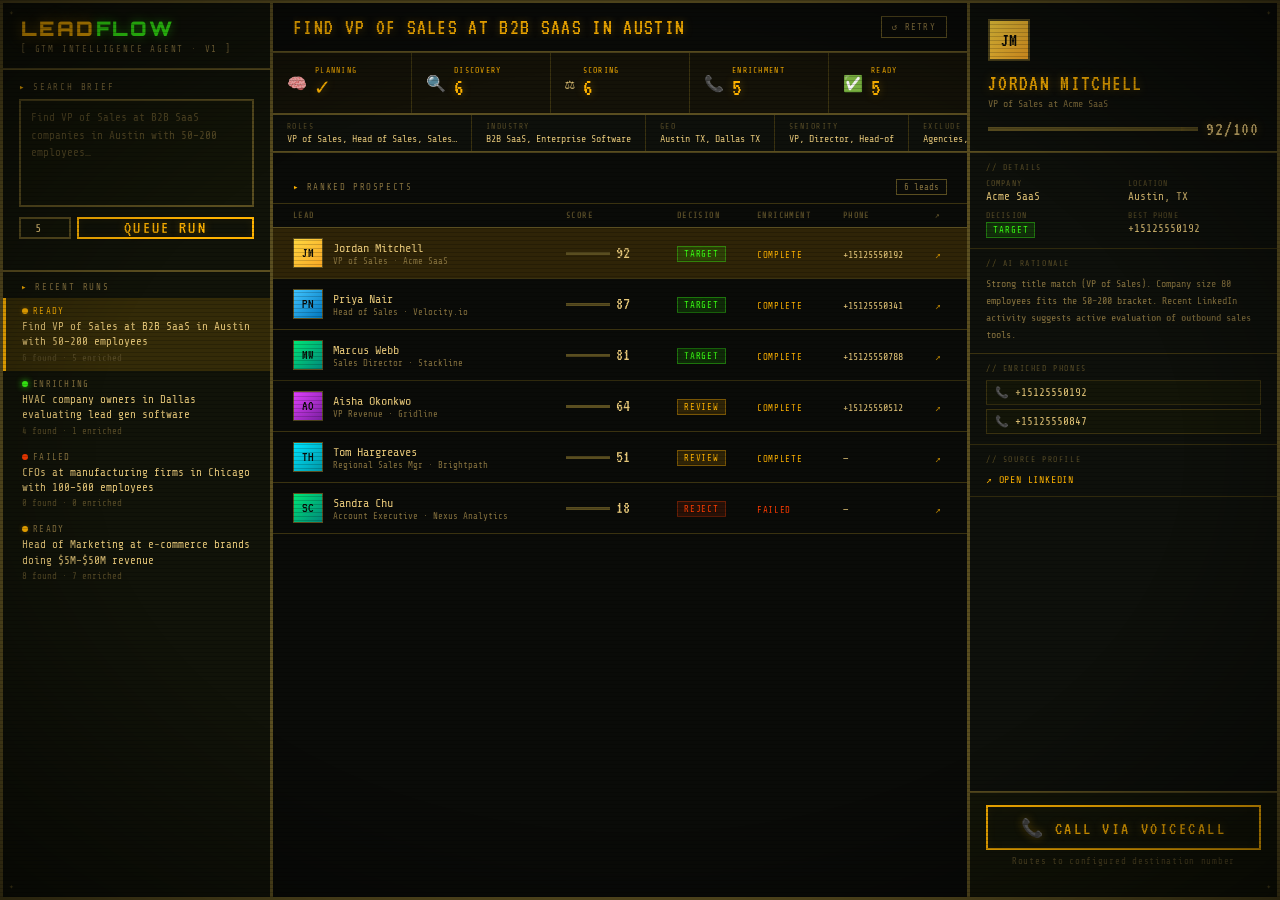
==== ui_preview.html @ ec69e824 "feat: retro analog device UI redesign (designprompts.dev) - VT323 + Share Tech Mono + Orbitron font " ====
<!DOCTYPE html>
<html lang="en">
<head>
  <meta charset="UTF-8"/>
  <meta name="viewport" content="width=device-width, initial-scale=1.0"/>
  <title>LeadFlow AI — Preview</title>
  <link rel="preconnect" href="https://fonts.googleapis.com"/>
  <link rel="preconnect" href="https://fonts.gstatic.com" crossorigin/>
  <link href="https://fonts.googleapis.com/css2?family=VT323&family=Share+Tech+Mono&family=Orbitron:wght@400;700;900&display=swap" rel="stylesheet"/>
  <link rel="stylesheet" href="leadflow/static/app.css"/>
</head>
<body>
<main class="workspace">

  <!-- Rail -->
  <aside class="rail">
    <div class="brandblock">
      <div class="brand-wordmark">LEAD<span>FLOW</span></div>
      <div class="brand-sub">GTM Intelligence Agent · v1</div>
    </div>
    <div class="composer">
      <div class="rail-label">Search Brief</div>
      <textarea id="prompt-input" rows="5" placeholder="Find VP of Sales at B2B SaaS companies in Austin with 50–200 employees…"></textarea>
      <div class="composer-row">
        <input id="limit-input" class="limit-input" type="number" value="5"/>
        <button id="queue-btn" class="btn-queue" type="button">QUEUE RUN</button>
      </div>
      <div id="composer-status" class="composer-status"></div>
    </div>
    <div class="recent">
      <div class="rail-label" style="padding:0 18px;margin-bottom:6px">Recent Runs</div>
      <div id="prompt-list" class="promptlist"></div>
    </div>
  </aside>

  <!-- Ledger -->
  <section class="ledger">
    <div class="ledger-topbar">
      <div id="ledger-title" class="ledger-title">FIND VP OF SALES AT B2B SAAS IN AUSTIN</div>
      <button class="btn-retry" type="button">↺ RETRY</button>
    </div>
    <div class="pipeline">
      <div class="pipe-stage done" id="stage-planning">
        <div class="pipe-icon">🧠</div>
        <div class="pipe-info"><div class="pipe-name">Planning</div><div class="pipe-count">✓</div></div>
      </div>
      <div class="pipe-stage done" id="stage-discovering">
        <div class="pipe-icon">🔍</div>
        <div class="pipe-info"><div class="pipe-name">Discovery</div><div class="pipe-count">6</div></div>
      </div>
      <div class="pipe-stage done" id="stage-scoring">
        <div class="pipe-icon">⚖️</div>
        <div class="pipe-info"><div class="pipe-name">Scoring</div><div class="pipe-count">6</div></div>
      </div>
      <div class="pipe-stage done" id="stage-enriching">
        <div class="pipe-icon">📞</div>
        <div class="pipe-info"><div class="pipe-name">Enrichment</div><div class="pipe-count">5</div></div>
      </div>
      <div class="pipe-stage done" id="stage-ready">
        <div class="pipe-icon">✅</div>
        <div class="pipe-info"><div class="pipe-name">Ready</div><div class="pipe-count">5</div></div>
      </div>
    </div>
    <div class="brief-strip">
      <div class="brief-cell"><div class="brief-key">Roles</div><div class="brief-val">VP of Sales, Head of Sales, Sales Director</div></div>
      <div class="brief-cell"><div class="brief-key">Industry</div><div class="brief-val">B2B SaaS, Enterprise Software</div></div>
      <div class="brief-cell"><div class="brief-key">Geo</div><div class="brief-val">Austin TX, Dallas TX</div></div>
      <div class="brief-cell"><div class="brief-key">Seniority</div><div class="brief-val">VP, Director, Head-of</div></div>
      <div class="brief-cell"><div class="brief-key">Exclude</div><div class="brief-val">Agencies, Staffing</div></div>
      <div class="brief-cell"><div class="brief-key">Angle</div><div class="brief-val">Evaluating outbound tools</div></div>
    </div>
    <div class="error-line"></div>
    <div class="leads-wrap">
      <div class="leads-header">
        <span class="leads-label">Ranked Prospects</span>
        <span id="leads-count" class="leads-count-badge">6 leads</span>
      </div>
      <table>
        <thead>
          <tr><th>Lead</th><th>Score</th><th>Decision</th><th>Enrichment</th><th>Phone</th><th>↗</th></tr>
        </thead>
        <tbody id="prospect-table"></tbody>
      </table>
    </div>
  </section>

  <!-- Inspector -->
  <aside class="inspector">
    <div id="insp-head" class="insp-head">
      <div id="insp-av" class="insp-av" style="background:linear-gradient(135deg,#00e5ff,#0097a7)">JM</div>
      <div id="insp-name" class="insp-name">JORDAN MITCHELL</div>
      <div id="insp-role" class="insp-role">VP of Sales at Acme SaaS</div>
      <div class="insp-score-row">
        <div class="insp-bar-wrap"><div id="insp-bar" class="insp-bar-fill" style="width:92%;background:var(--green)"></div></div>
        <div id="insp-score" class="insp-score-num" style="color:var(--green)">92/100</div>
      </div>
    </div>
    <div class="insp-body">
      <div class="insp-section">
        <div class="insp-sec-label">Details</div>
        <div class="detail-grid">
          <div class="dg-item"><div class="dg-key">Company</div><div id="d-company" class="dg-val">Acme SaaS</div></div>
          <div class="dg-item"><div class="dg-key">Location</div><div id="d-location" class="dg-val">Austin, TX</div></div>
          <div class="dg-item"><div class="dg-key">Decision</div><div id="d-decision" class="dg-val"><span class="badge b-target">target</span></div></div>
          <div class="dg-item"><div class="dg-key">Best Phone</div><div id="d-phone" class="dg-val" style="font-family:var(--mono);font-size:11px">+15125550192</div></div>
        </div>
      </div>
      <div class="insp-section">
        <div class="insp-sec-label">AI Rationale</div>
        <div id="d-reason" class="reason-text">Strong title match (VP of Sales). Company size 80 employees fits the 50–200 bracket. Recent LinkedIn activity suggests active evaluation of outbound sales tools. Domain acmesaas.com confirmed B2B SaaS.</div>
      </div>
      <div class="insp-section">
        <div class="insp-sec-label">Enriched Phones</div>
        <ul id="phone-list" class="phone-list">
          <li>📞 +15125550192</li>
          <li>📞 +15125550847</li>
        </ul>
      </div>
      <div class="insp-section">
        <div class="insp-sec-label">Source Profile</div>
        <a id="d-profile" class="profile-link" href="#" target="_blank">↗ OPEN LINKEDIN</a>
      </div>
    </div>
    <div class="call-panel">
      <button id="call-btn" class="btn-call" type="button">📞 CALL VIA VOICECALL</button>
      <div class="call-hint">Routes to configured destination number</div>
      <div id="call-status" class="call-status"></div>
    </div>
  </aside>

</main>
<script>
// ── Mock data ──────────────────────────────────────────────────────────────
const PROMPTS = [
  { id:'p1', status:'ready',     raw_prompt:'Find VP of Sales at B2B SaaS in Austin with 50–200 employees',   discovered_count:6, enriched_count:5 },
  { id:'p2', status:'enriching', raw_prompt:'HVAC company owners in Dallas evaluating lead gen software',      discovered_count:4, enriched_count:1 },
  { id:'p3', status:'failed',    raw_prompt:'CFOs at manufacturing firms in Chicago with 100–500 employees',   discovered_count:0, enriched_count:0 },
  { id:'p4', status:'ready',     raw_prompt:'Head of Marketing at e-commerce brands doing $5M–$50M revenue',  discovered_count:8, enriched_count:7 },
];
const PROSPECTS = [
  { prompt_prospect_id:'pp1', full_name:'Jordan Mitchell',  job_title:'VP of Sales',        company_name:'Acme SaaS',       location:'Austin, TX',  ai_decision:'target', confidence_score:92, enrichment_status:'complete', best_phone_e164:'+15125550192', phones_json:['+15125550192','+15125550847'], score_reason:'Strong title match (VP of Sales). Company size 80 employees fits the 50–200 bracket. Recent LinkedIn activity suggests active evaluation of outbound sales tools.', profile_url:'#' },
  { prompt_prospect_id:'pp2', full_name:'Priya Nair',       job_title:'Head of Sales',      company_name:'Velocity.io',     location:'Austin, TX',  ai_decision:'target', confidence_score:87, enrichment_status:'complete', best_phone_e164:'+15125550341', phones_json:['+15125550341'],              score_reason:'Head of Sales is a strong VP proxy. Series B SaaS, 120 employees. Outbound stack likely under review.', profile_url:'#' },
  { prompt_prospect_id:'pp3', full_name:'Marcus Webb',      job_title:'Sales Director',     company_name:'Stackline',       location:'Austin, TX',  ai_decision:'target', confidence_score:81, enrichment_status:'complete', best_phone_e164:'+15125550788', phones_json:['+15125550788'],              score_reason:'Director-level sales leader at a 95-person SaaS company. Geography and company size match well.', profile_url:'#' },
  { prompt_prospect_id:'pp4', full_name:'Aisha Okonkwo',    job_title:'VP Revenue',         company_name:'Gridline',        location:'Austin, TX',  ai_decision:'review', confidence_score:64, enrichment_status:'complete', best_phone_e164:'+15125550512', phones_json:['+15125550512'],              score_reason:'VP Revenue is adjacent but not a direct sales title. Company at upper edge of target range (200 employees).', profile_url:'#' },
  { prompt_prospect_id:'pp5', full_name:'Tom Hargreaves',   job_title:'Regional Sales Mgr', company_name:'Brightpath',      location:'Dallas, TX',  ai_decision:'review', confidence_score:51, enrichment_status:'complete', best_phone_e164:null,           phones_json:[],                            score_reason:'Manager-level, not VP. Company slightly below target at 45 employees. Worth review if pipeline is thin.', profile_url:'#' },
  { prompt_prospect_id:'pp6', full_name:'Sandra Chu',       job_title:'Account Executive',  company_name:'Nexus Analytics', location:'Houston, TX', ai_decision:'reject', confidence_score:18, enrichment_status:'failed',   best_phone_e164:null,           phones_json:[],                            score_reason:'IC-level AE, not a decision maker. Company is data analytics, not a SaaS product company.', profile_url:'#' },
];

// ── Helpers ────────────────────────────────────────────────────────────────
const esc = v => String(v??'').replace(/&/g,'&amp;').replace(/</g,'&lt;').replace(/>/g,'&gt;').replace(/"/g,'&quot;');
const trim = (v,n) => { const s=String(v??''); return s.length>n?s.slice(0,n)+'…':s; };
function initials(n) { const p=String(n||'?').trim().split(/\s+/); return p.length>=2?(p[0][0]+p[p.length-1][0]).toUpperCase():(p[0][0]||'?').toUpperCase(); }
const AV=[['#00e5ff','#0097a7'],['#00e676','#00897b'],['#ffd740','#f9a825'],['#ff6e40','#e64a19'],['#e040fb','#7b1fa2'],['#40c4ff','#0277bd']];
function avColor(n) { let h=0; for(const c of String(n||'')) h=(h*31+c.charCodeAt(0))&0xffff; return AV[h%AV.length]; }
function scoreColor(s) { return s>=70?'var(--green)':s>=40?'var(--yellow)':'var(--red)'; }
function badge(d) { const m={target:'b-target',review:'b-review',reject:'b-reject'}; return `<span class="badge ${m[d]||'b-pending'}">${esc(d||'pending')}</span>`; }
function dotCls(s) { if(['queued','planning','discovering','scoring','enriching'].includes(s)) return 'live'; if(s==='ready'||s==='partial') return 'ok'; if(s==='failed') return 'fail'; return ''; }

let selPrompt = 'p1', selProspect = 'pp1';

// ── Render prompt list ─────────────────────────────────────────────────────
function renderPromptList() {
  document.getElementById('prompt-list').innerHTML = PROMPTS.map(p=>`
    <a class="promptlink${p.id===selPrompt?' active':''}" href="#" data-id="${p.id}">
      <div class="pl-status"><span class="pl-dot ${dotCls(p.status)}"></span><span class="pl-status-text">${esc(p.status)}</span></div>
      <div class="pl-snippet">${esc(trim(p.raw_prompt,88))}</div>
      <div class="pl-meta">${p.discovered_count} found · ${p.enriched_count} enriched</div>
    </a>`).join('');
  document.getElementById('prompt-list').querySelectorAll('a[data-id]').forEach(a=>{
    a.addEventListener('click', e=>{ e.preventDefault(); selPrompt=a.dataset.id; renderPromptList(); });
  });
}

// ── Render prospects ───────────────────────────────────────────────────────
function renderProspects() {
  document.getElementById('prospect-table').innerHTML = PROSPECTS.map((item,i)=>{
    const sel=item.prompt_prospect_id===selProspect?' sel':'';
    const score=item.confidence_score;
    const [c1,c2]=avColor(item.full_name);
    const eCls=item.enrichment_status==='complete'?'ok':item.enrichment_status==='failed'?'fail':'';
    return `<tr class="${sel}" data-id="${item.prompt_prospect_id}" style="--i:${i}">
      <td><div class="lc">
        <div class="lc-av" style="background:linear-gradient(135deg,${c1},${c2})">${initials(item.full_name)}</div>
        <div><div class="lc-name">${esc(item.full_name)}</div><div class="lc-role">${esc(item.job_title)} · ${esc(item.company_name)}</div></div>
      </div></td>
      <td><div class="sc"><div class="sc-bar"><div class="sc-fill" style="width:${score}%;background:${scoreColor(score)}"></div></div><span class="sc-num">${score}</span></div></td>
      <td>${badge(item.ai_decision)}</td>
      <td><span class="enrich ${eCls}">${esc(item.enrichment_status)}</span></td>
      <td><span class="phone-val">${esc(item.best_phone_e164||'—')}</span></td>
      <td><a class="link-open" href="#" onclick="event.stopPropagation()">↗</a></td>
    </tr>`;
  }).join('');
  document.getElementById('prospect-table').querySelectorAll('tr').forEach(row=>{
    row.addEventListener('click',()=>{ selProspect=row.dataset.id; renderProspects(); renderInspector(); });
  });
}

// ── Render inspector ───────────────────────────────────────────────────────
function renderInspector() {
  const item=PROSPECTS.find(p=>p.prompt_prospect_id===selProspect);
  if(!item) return;
  const hdr=document.getElementById('insp-head');
  hdr.classList.remove('flash'); void hdr.offsetWidth; hdr.classList.add('flash');
  const [c1,c2]=avColor(item.full_name);
  document.getElementById('insp-av').textContent=initials(item.full_name);
  document.getElementById('insp-av').style.background=`linear-gradient(135deg,${c1},${c2})`;
  document.getElementById('insp-name').textContent=item.full_name.toUpperCase();
  document.getElementById('insp-role').textContent=`${item.job_title} at ${item.company_name}`;
  const score=item.confidence_score;
  document.getElementById('insp-bar').style.width=`${score}%`;
  document.getElementById('insp-bar').style.background=scoreColor(score);
  document.getElementById('insp-score').textContent=`${score}/100`;
  document.getElementById('insp-score').style.color=scoreColor(score);
  document.getElementById('d-company').textContent=item.company_name;
  document.getElementById('d-location').textContent=item.location;
  document.getElementById('d-decision').innerHTML=badge(item.ai_decision);
  document.getElementById('d-phone').textContent=item.best_phone_e164||'—';
  document.getElementById('d-reason').textContent=item.score_reason;
  document.getElementById('phone-list').innerHTML=item.phones_json.length
    ? item.phones_json.map(p=>`<li>📞 ${esc(p)}</li>`).join('')
    : `<li style="color:var(--dim);border:none;background:none;padding:0">No enriched phones</li>`;
}

// ── Queue mock ─────────────────────────────────────────────────────────────
document.getElementById('queue-btn').addEventListener('click',()=>{
  const v=document.getElementById('prompt-input').value.trim();
  const s=document.getElementById('composer-status');
  if(!v){s.textContent='Enter a search brief first.';s.className='composer-status err';return;}
  s.textContent='Queued ✓ (mock — no backend)';s.className='composer-status';
  document.getElementById('prompt-input').value='';
});
document.getElementById('call-btn').addEventListener('click',()=>{
  const s=document.getElementById('call-status');
  s.textContent='✓ mock-call-id-001';s.className='call-status';
});

renderPromptList();
renderProspects();
renderInspector();
</script>
</body>
</html>
---- leadflow/static/app.css ----
@import url('https://fonts.googleapis.com/css2?family=VT323&family=Share+Tech+Mono&family=Orbitron:wght@400;700;900&display=swap');

/* ── Tokens ─────────────────────────────────────────────────────────────── */
:root {
  --bg:        #0a0b08;
  --bg1:       #0e100b;
  --bg2:       #131508;
  --panel:     #111309;
  --amber:     #ffb300;
  --amber-dim: rgba(255,179,0,0.15);
  --amber-glow:rgba(255,179,0,0.35);
  --green-p:   #39ff14;   /* phosphor green for "live" states */
  --green-dim: rgba(57,255,20,0.12);
  --red-p:     #ff3c00;
  --red-dim:   rgba(255,60,0,0.12);
  --text:      #e8c97a;   /* warm phosphor text */
  --dim:       #5a4e28;
  --muted:     #8a7540;
  --border:    #3a3210;
  --border2:   #5a4e20;
  --display:   'VT323', monospace;
  --mono:      'Share Tech Mono', monospace;
  --head:      'Orbitron', monospace;
  --scanline:  rgba(0,0,0,0.18);
}

/* ── Reset ──────────────────────────────────────────────────────────────── */
*, *::before, *::after { box-sizing: border-box; margin: 0; padding: 0; }
html, body { height: 100%; }
body {
  font-family: var(--mono);
  font-size: 13px;
  color: var(--text);
  background: var(--bg);
  overflow-x: hidden;
}
a { color: inherit; text-decoration: none; }
button, input, textarea { font: inherit; }

/* CRT scanlines + vignette */
body::before {
  content: '';
  position: fixed; inset: 0; z-index: 9998; pointer-events: none;
  background:
    repeating-linear-gradient(
      0deg,
      transparent 0px, transparent 3px,
      var(--scanline) 3px, var(--scanline) 4px
    );
}
body::after {
  content: '';
  position: fixed; inset: 0; z-index: 9997; pointer-events: none;
  background: radial-gradient(ellipse at center, transparent 60%, rgba(0,0,0,0.55) 100%);
}

/* phosphor flicker on load */
@keyframes flicker {
  0%,19%,21%,23%,25%,54%,56%,100% { opacity: 1; }
  20%,24%,55% { opacity: 0.85; }
}
main { animation: flicker 0.15s linear 1; }

/* ── Layout ─────────────────────────────────────────────────────────────── */
.workspace {
  display: grid;
  grid-template-columns: 270px 1fr 310px;
  height: 100vh;
  overflow: hidden;
  border: 3px solid var(--border2);
  outline: 6px solid var(--border);
}

/* ── Shared panel chrome ─────────────────────────────────────────────────── */
.rail, .ledger, .inspector {
  background: var(--panel);
  position: relative;
}
.rail     { border-right: 3px solid var(--border2); }
.inspector{ border-left:  3px solid var(--border2); }

/* corner screws */
.rail::before, .rail::after,
.inspector::before, .inspector::after {
  content: '✦';
  position: absolute;
  font-size: 8px;
  color: var(--border2);
  line-height: 1;
}
.rail::before      { top: 6px;  left: 6px; }
.rail::after       { bottom: 6px; left: 6px; }
.inspector::before { top: 6px;  right: 6px; }
.inspector::after  { bottom: 6px; right: 6px; }

/* ── Rail ───────────────────────────────────────────────────────────────── */
.rail {
  display: flex;
  flex-direction: column;
  overflow: hidden;
}

.brandblock {
  padding: 16px 18px 14px;
  border-bottom: 2px solid var(--border2);
  flex-shrink: 0;
}
.brand-wordmark {
  font-family: var(--head);
  font-size: 20px;
  font-weight: 900;
  letter-spacing: 0.12em;
  color: var(--amber);
  text-shadow: 0 0 12px var(--amber-glow), 0 0 24px rgba(255,179,0,0.2);
  line-height: 1;
}
.brand-wordmark span { color: var(--green-p); text-shadow: 0 0 10px rgba(57,255,20,0.5); }
.brand-sub {
  font-family: var(--mono);
  font-size: 9px;
  color: var(--muted);
  letter-spacing: 0.2em;
  text-transform: uppercase;
  margin-top: 5px;
}
.brand-sub::before { content: '[ '; }
.brand-sub::after  { content: ' ]'; }

/* composer */
.composer {
  padding: 12px 16px;
  border-bottom: 2px solid var(--border2);
  flex-shrink: 0;
}
.rail-label {
  font-family: var(--mono);
  font-size: 9px;
  letter-spacing: 0.2em;
  text-transform: uppercase;
  color: var(--muted);
  margin-bottom: 7px;
}
.rail-label::before { content: '▸ '; color: var(--amber); }

.composer textarea {
  width: 100%;
  background: var(--bg2);
  border: 2px solid var(--border2);
  color: var(--text);
  padding: 8px 10px;
  font-family: var(--mono);
  font-size: 11px;
  line-height: 1.6;
  resize: none;
  min-height: 76px;
  outline: none;
  transition: border-color 150ms, box-shadow 150ms;
}
.composer textarea:focus {
  border-color: var(--amber);
  box-shadow: 0 0 0 1px var(--amber-dim), inset 0 0 8px rgba(255,179,0,0.04);
}
.composer textarea::placeholder { color: var(--dim); }

.composer-row { display: flex; gap: 6px; margin-top: 7px; }
.limit-input {
  width: 52px;
  background: var(--bg2);
  border: 2px solid var(--border2);
  color: var(--text);
  padding: 0 8px;
  font-family: var(--mono);
  font-size: 12px;
  text-align: center;
  outline: none;
}
.limit-input:focus { border-color: var(--amber); }

.btn-queue {
  flex: 1;
  background: transparent;
  border: 2px solid var(--amber);
  color: var(--amber);
  font-family: var(--display);
  font-size: 18px;
  letter-spacing: 0.12em;
  cursor: pointer;
  padding: 0 12px;
  text-shadow: 0 0 8px var(--amber-glow);
  box-shadow: inset 0 0 8px rgba(255,179,0,0.06);
  transition: background 150ms, box-shadow 150ms, transform 100ms;
}
.btn-queue:hover {
  background: var(--amber-dim);
  box-shadow: 0 0 14px var(--amber-glow), inset 0 0 8px rgba(255,179,0,0.1);
  transform: translateY(-1px);
}
.btn-queue:disabled { opacity: 0.35; cursor: not-allowed; transform: none; }

.composer-status {
  font-family: var(--mono);
  font-size: 10px;
  color: var(--muted);
  margin-top: 5px;
  min-height: 14px;
}
.composer-status.err { color: var(--red-p); }

/* prompt history */
.recent { flex: 1; overflow-y: auto; padding: 10px 0; }
.recent::-webkit-scrollbar { width: 4px; }
.recent::-webkit-scrollbar-thumb { background: var(--border2); }

.promptlist { display: flex; flex-direction: column; }
.promptlink {
  display: block;
  padding: 8px 16px;
  border-left: 3px solid transparent;
  cursor: pointer;
  transition: background 120ms, border-color 120ms;
}
.promptlink:hover { background: rgba(255,179,0,0.04); }
.promptlink.active {
  border-left-color: var(--amber);
  background: var(--amber-dim);
}

.pl-status { display: flex; align-items: center; gap: 5px; margin-bottom: 3px; }
.pl-dot {
  width: 6px; height: 6px;
  border-radius: 50%;
  background: var(--dim);
  flex-shrink: 0;
}
.pl-dot.live  { background: var(--green-p); box-shadow: 0 0 6px var(--green-p); animation: blink 1.2s infinite; }
.pl-dot.ok    { background: var(--amber); box-shadow: 0 0 4px var(--amber-glow); }
.pl-dot.fail  { background: var(--red-p); }
@keyframes blink { 0%,100%{opacity:1} 50%{opacity:.2} }

.pl-status-text {
  font-family: var(--mono);
  font-size: 9px;
  letter-spacing: 0.14em;
  text-transform: uppercase;
  color: var(--muted);
}
.promptlink.active .pl-status-text { color: var(--amber); }

.pl-snippet {
  font-size: 11px;
  color: var(--text);
  line-height: 1.4;
  display: -webkit-box;
  -webkit-line-clamp: 2;
  -webkit-box-orient: vertical;
  overflow: hidden;
}
.pl-meta { font-family: var(--mono); font-size: 9px; color: var(--dim); margin-top: 3px; }

/* ── Ledger ─────────────────────────────────────────────────────────────── */
.ledger {
  display: flex;
  flex-direction: column;
  overflow: hidden;
  background: var(--bg);
}

.ledger-topbar {
  display: flex;
  align-items: center;
  justify-content: space-between;
  padding: 0 20px;
  height: 50px;
  border-bottom: 2px solid var(--border2);
  flex-shrink: 0;
  gap: 12px;
}
.ledger-title {
  font-family: var(--display);
  font-size: 22px;
  letter-spacing: 0.06em;
  color: var(--amber);
  text-shadow: 0 0 10px var(--amber-glow);
  white-space: nowrap;
  overflow: hidden;
  text-overflow: ellipsis;
  flex: 1;
  min-width: 0;
}

.btn-retry {
  font-family: var(--mono);
  font-size: 9px;
  letter-spacing: 0.14em;
  text-transform: uppercase;
  color: var(--muted);
  background: transparent;
  border: 1px solid var(--border2);
  padding: 5px 10px;
  cursor: pointer;
  transition: color 150ms, border-color 150ms;
  flex-shrink: 0;
}
.btn-retry:hover { color: var(--amber); border-color: var(--amber); }

/* pipeline */
.pipeline {
  display: flex;
  border-bottom: 2px solid var(--border2);
  flex-shrink: 0;
  height: 62px;
}
.pipe-stage {
  flex: 1;
  display: flex;
  align-items: center;
  gap: 8px;
  padding: 0 14px;
  border-right: 1px solid var(--border);
  transition: background 300ms;
}
.pipe-stage:last-child { border-right: none; }
.pipe-stage.done   { background: rgba(255,179,0,0.04); }
.pipe-stage.active {
  background: rgba(57,255,20,0.05);
  animation: pipeGlow 2s infinite;
}
@keyframes pipeGlow {
  0%,100% { background: rgba(57,255,20,0.05); }
  50%     { background: rgba(57,255,20,0.02); }
}

.pipe-icon { font-size: 16px; flex-shrink: 0; opacity: 0.5; }
.pipe-stage.done   .pipe-icon { opacity: 1; }
.pipe-stage.active .pipe-icon { opacity: 1; }

.pipe-name {
  font-family: var(--mono);
  font-size: 8px;
  letter-spacing: 0.16em;
  text-transform: uppercase;
  color: var(--dim);
}
.pipe-stage.done   .pipe-name { color: var(--amber); }
.pipe-stage.active .pipe-name { color: var(--green-p); text-shadow: 0 0 6px rgba(57,255,20,0.5); }

.pipe-count {
  font-family: var(--display);
  font-size: 24px;
  letter-spacing: 0.04em;
  color: var(--dim);
  line-height: 1;
  margin-top: 1px;
}
.pipe-stage.done   .pipe-count { color: var(--amber); text-shadow: 0 0 8px var(--amber-glow); }
.pipe-stage.active .pipe-count { color: var(--green-p); text-shadow: 0 0 10px rgba(57,255,20,0.6); }

/* brief strip */
.brief-strip {
  display: flex;
  border-bottom: 2px solid var(--border2);
  flex-shrink: 0;
  overflow-x: auto;
  background: var(--bg1);
}
.brief-strip::-webkit-scrollbar { height: 2px; }
.brief-strip::-webkit-scrollbar-thumb { background: var(--border2); }

.brief-cell {
  padding: 7px 14px;
  border-right: 1px solid var(--border);
  min-width: 110px;
  flex-shrink: 0;
}
.brief-cell:last-child { border-right: none; }
.brief-key {
  font-family: var(--mono);
  font-size: 8px;
  letter-spacing: 0.18em;
  text-transform: uppercase;
  color: var(--dim);
  margin-bottom: 2px;
}
.brief-val {
  font-family: var(--mono);
  font-size: 10px;
  color: var(--text);
  white-space: nowrap;
  overflow: hidden;
  text-overflow: ellipsis;
  max-width: 170px;
}

.error-line {
  font-family: var(--mono);
  font-size: 10px;
  color: var(--red-p);
  padding: 3px 20px;
  min-height: 18px;
}

/* leads table */
.leads-wrap { flex: 1; overflow-y: auto; }
.leads-wrap::-webkit-scrollbar { width: 4px; }
.leads-wrap::-webkit-scrollbar-thumb { background: var(--border2); }

.leads-header {
  display: flex;
  align-items: center;
  justify-content: space-between;
  padding: 8px 20px;
  border-bottom: 1px solid var(--border);
  position: sticky; top: 0;
  background: var(--bg);
  z-index: 2;
}
.leads-label {
  font-family: var(--mono);
  font-size: 9px;
  letter-spacing: 0.18em;
  text-transform: uppercase;
  color: var(--muted);
}
.leads-label::before { content: '▸ '; color: var(--amber); }
.leads-count-badge {
  font-family: var(--mono);
  font-size: 9px;
  color: var(--muted);
  border: 1px solid var(--border2);
  padding: 2px 7px;
}

table { width: 100%; border-collapse: collapse; }
th {
  text-align: left;
  padding: 7px 10px;
  font-family: var(--mono);
  font-size: 8px;
  letter-spacing: 0.18em;
  text-transform: uppercase;
  color: var(--dim);
  border-bottom: 1px solid var(--border2);
  white-space: nowrap;
  position: sticky; top: 33px;
  background: var(--bg);
  z-index: 1;
}
th:first-child { padding-left: 20px; }
th:last-child  { padding-right: 20px; }
td {
  padding: 10px;
  border-bottom: 1px solid var(--border);
  vertical-align: middle;
}
td:first-child { padding-left: 20px; }
td:last-child  { padding-right: 20px; }

tbody tr {
  cursor: pointer;
  opacity: 0;
  transform: translateY(4px);
  animation: rowIn 260ms ease forwards;
  animation-delay: calc(var(--i,0) * 30ms);
  transition: background 100ms;
}
@keyframes rowIn { to { opacity:1; transform:none; } }
tbody tr:hover { background: rgba(255,179,0,0.03); }
tbody tr.sel   { background: var(--amber-dim); }

/* lead cell */
.lc { display: flex; align-items: center; gap: 10px; }
.lc-av {
  width: 30px; height: 30px;
  border: 1px solid var(--border2);
  display: flex; align-items: center; justify-content: center;
  font-family: var(--display);
  font-size: 14px;
  color: var(--bg);
  flex-shrink: 0;
}
.lc-name { font-family: var(--mono); font-size: 12px; font-weight: 500; color: var(--text); }
.lc-role { font-family: var(--mono); font-size: 9px; color: var(--muted); margin-top: 1px; }

/* score */
.sc { display: flex; align-items: center; gap: 6px; }
.sc-bar {
  width: 44px; height: 3px;
  background: var(--border2);
  position: relative; overflow: hidden;
}
.sc-fill {
  position: absolute; left:0; top:0; bottom:0;
  transition: width 500ms ease;
}
.sc-num {
  font-family: var(--display);
  font-size: 18px;
  letter-spacing: 0.02em;
  color: var(--text);
  min-width: 26px;
}

/* badges */
.badge {
  display: inline-block;
  font-family: var(--mono);
  font-size: 9px;
  letter-spacing: 0.1em;
  text-transform: uppercase;
  padding: 2px 6px;
  border: 1px solid;
}
.b-target { color: var(--green-p); border-color: rgba(57,255,20,0.35); background: var(--green-dim); text-shadow: 0 0 6px rgba(57,255,20,0.4); }
.b-review { color: var(--amber);   border-color: rgba(255,179,0,0.35);  background: var(--amber-dim); }
.b-reject { color: var(--red-p);   border-color: rgba(255,60,0,0.3);    background: var(--red-dim); }
.b-pending{ color: var(--dim);     border-color: var(--border2);         background: transparent; }

.enrich { font-family: var(--mono); font-size: 9px; letter-spacing: 0.08em; text-transform: uppercase; color: var(--dim); }
.enrich.ok   { color: var(--amber); }
.enrich.fail { color: var(--red-p); }

.phone-val { font-family: var(--mono); font-size: 10px; color: var(--text); }
.link-open { font-family: var(--mono); font-size: 10px; color: var(--amber); opacity: 0.7; transition: opacity 150ms; }
.link-open:hover { opacity: 1; }

/* empty */
.empty {
  display: flex; flex-direction: column;
  align-items: center; justify-content: center;
  padding: 60px 20px; gap: 6px;
  color: var(--dim); text-align: center;
}
.empty-glyph { font-family: var(--display); font-size: 40px; color: var(--border2); }
.empty-title { font-family: var(--display); font-size: 22px; letter-spacing: 0.1em; color: var(--muted); }
.empty-sub   { font-family: var(--mono); font-size: 10px; letter-spacing: 0.1em; }

/* ── Inspector ──────────────────────────────────────────────────────────── */
.inspector {
  display: flex;
  flex-direction: column;
  overflow: hidden;
  background: var(--bg1);
}

.insp-head {
  padding: 16px 18px 12px;
  border-bottom: 2px solid var(--border2);
  flex-shrink: 0;
}
.insp-av {
  width: 42px; height: 42px;
  border: 2px solid var(--border2);
  display: flex; align-items: center; justify-content: center;
  font-family: var(--display);
  font-size: 20px;
  color: var(--bg);
  margin-bottom: 10px;
}
.insp-name {
  font-family: var(--display);
  font-size: 22px;
  letter-spacing: 0.06em;
  color: var(--amber);
  text-shadow: 0 0 10px var(--amber-glow);
  line-height: 1.1;
}
.insp-role {
  font-family: var(--mono);
  font-size: 10px;
  color: var(--muted);
  margin-top: 3px;
}
.insp-score-row {
  display: flex; align-items: center; gap: 8px;
  margin-top: 10px;
}
.insp-bar-wrap {
  flex: 1; height: 4px;
  background: var(--border2);
  overflow: hidden;
}
.insp-bar-fill {
  height: 100%;
  background: var(--amber);
  box-shadow: 0 0 6px var(--amber-glow);
  transition: width 400ms ease;
}
.insp-score-num {
  font-family: var(--display);
  font-size: 20px;
  letter-spacing: 0.04em;
  color: var(--amber);
  text-shadow: 0 0 8px var(--amber-glow);
  min-width: 52px;
  text-align: right;
}

/* inspector body */
.insp-body { flex: 1; overflow-y: auto; }
.insp-body::-webkit-scrollbar { width: 4px; }
.insp-body::-webkit-scrollbar-thumb { background: var(--border2); }

.insp-section { padding: 10px 16px; border-bottom: 1px solid var(--border); }
.insp-sec-label {
  font-family: var(--mono);
  font-size: 8px;
  letter-spacing: 0.2em;
  text-transform: uppercase;
  color: var(--dim);
  margin-bottom: 7px;
}
.insp-sec-label::before { content: '// '; color: var(--border2); }

.detail-grid { display: grid; grid-template-columns: 1fr 1fr; gap: 8px; }
.dg-key {
  font-family: var(--mono);
  font-size: 8px;
  letter-spacing: 0.14em;
  text-transform: uppercase;
  color: var(--dim);
  margin-bottom: 2px;
}
.dg-val { font-family: var(--mono); font-size: 11px; color: var(--text); }

.reason-text {
  font-family: var(--mono);
  font-size: 10px;
  line-height: 1.7;
  color: var(--muted);
}

.phone-list { list-style: none; display: flex; flex-direction: column; gap: 4px; }
.phone-list li {
  font-family: var(--mono);
  font-size: 11px;
  color: var(--text);
  padding: 5px 8px;
  background: var(--bg2);
  border: 1px solid var(--border);
  display: flex; align-items: center; gap: 6px;
}

.profile-link {
  font-family: var(--mono);
  font-size: 10px;
  color: var(--amber);
  letter-spacing: 0.08em;
  display: inline-flex; align-items: center; gap: 4px;
  transition: text-shadow 150ms;
}
.profile-link:hover { text-shadow: 0 0 8px var(--amber-glow); }

/* call panel */
.call-panel {
  padding: 12px 16px;
  border-top: 2px solid var(--border2);
  flex-shrink: 0;
  background: var(--bg2);
}
.btn-call {
  width: 100%;
  background: transparent;
  border: 2px solid var(--amber);
  color: var(--amber);
  font-family: var(--display);
  font-size: 18px;
  letter-spacing: 0.14em;
  padding: 10px;
  cursor: pointer;
  text-shadow: 0 0 8px var(--amber-glow);
  box-shadow: inset 0 0 10px rgba(255,179,0,0.05);
  transition: background 150ms, box-shadow 150ms, transform 100ms;
  display: flex; align-items: center; justify-content: center; gap: 8px;
}
.btn-call:hover:not(:disabled) {
  background: var(--amber-dim);
  box-shadow: 0 0 18px var(--amber-glow), inset 0 0 10px rgba(255,179,0,0.08);
  transform: translateY(-1px);
}
.btn-call:disabled { opacity: 0.3; cursor: not-allowed; }

.call-hint {
  font-family: var(--mono);
  font-size: 9px;
  color: var(--dim);
  text-align: center;
  margin-top: 6px;
  letter-spacing: 0.08em;
}
.call-status {
  font-family: var(--mono);
  font-size: 10px;
  color: var(--green-p);
  text-align: center;
  margin-top: 5px;
  min-height: 14px;
}
.call-status.err { color: var(--red-p); }

/* inspector flash */
.insp-head.flash { animation: inspIn 260ms ease; }
@keyframes inspIn { from { opacity:.4; transform:translateX(8px); } to { opacity:1; transform:none; } }

/* ── Responsive ─────────────────────────────────────────────────────────── */
@media (max-width: 1100px) {
  .workspace { grid-template-columns: 240px 1fr 280px; }
}
@media (max-width: 860px) {
  .workspace { grid-template-columns: 1fr; height: auto; overflow: auto; }
  .rail, .inspector { border: none; border-bottom: 2px solid var(--border2); }
  .ledger { overflow: visible; }
  .leads-wrap { overflow: visible; }
  .pipeline { flex-wrap: wrap; height: auto; }
  .pipe-stage { min-width: 90px; padding: 10px 12px; }
}
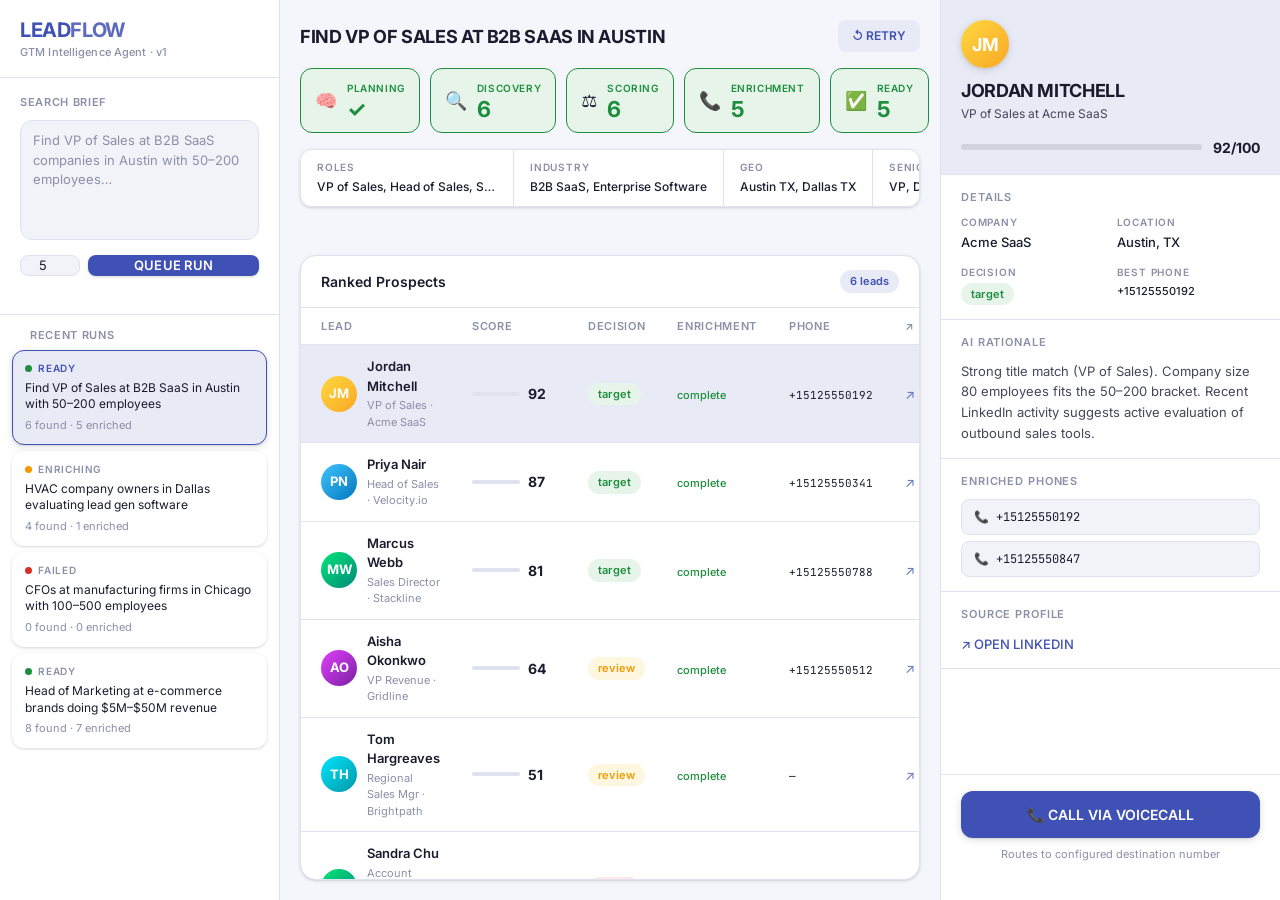
==== commit cfa60958: "feat: Material Design 3 light theme UI - Light surface (#f4f6fb bg, white cards) replacing dark CRT " ====
--- a/ui_preview.html
+++ b/ui_preview.html
@@ -6,7 +6,7 @@
   <title>LeadFlow AI — Preview</title>
   <link rel="preconnect" href="https://fonts.googleapis.com"/>
   <link rel="preconnect" href="https://fonts.gstatic.com" crossorigin/>
-  <link href="https://fonts.googleapis.com/css2?family=VT323&family=Share+Tech+Mono&family=Orbitron:wght@400;700;900&display=swap" rel="stylesheet"/>
+  <link href="https://fonts.googleapis.com/css2?family=Inter:wght@400;500;600;700&family=JetBrains+Mono:wght@400;500&display=swap" rel="stylesheet"/>
   <link rel="stylesheet" href="leadflow/static/app.css"/>
 </head>
 <body>
--- a/leadflow/static/app.css
+++ b/leadflow/static/app.css
@@ -1,455 +1,437 @@
-@import url('https://fonts.googleapis.com/css2?family=VT323&family=Share+Tech+Mono&family=Orbitron:wght@400;700;900&display=swap');
-
-/* ── Tokens ─────────────────────────────────────────────────────────────── */
+@import url('https://fonts.googleapis.com/css2?family=Google+Sans:wght@400;500;600;700&family=Google+Sans+Mono&family=Roboto:wght@400;500&display=swap');
+@import url('https://fonts.googleapis.com/css2?family=Inter:wght@400;500;600;700&family=JetBrains+Mono:wght@400;500&display=swap');
+
+/* ── Material Design 3 Tokens ───────────────────────────────────────────── */
 :root {
-  --bg:        #0a0b08;
-  --bg1:       #0e100b;
-  --bg2:       #131508;
-  --panel:     #111309;
-  --amber:     #ffb300;
-  --amber-dim: rgba(255,179,0,0.15);
-  --amber-glow:rgba(255,179,0,0.35);
-  --green-p:   #39ff14;   /* phosphor green for "live" states */
-  --green-dim: rgba(57,255,20,0.12);
-  --red-p:     #ff3c00;
-  --red-dim:   rgba(255,60,0,0.12);
-  --text:      #e8c97a;   /* warm phosphor text */
-  --dim:       #5a4e28;
-  --muted:     #8a7540;
-  --border:    #3a3210;
-  --border2:   #5a4e20;
-  --display:   'VT323', monospace;
-  --mono:      'Share Tech Mono', monospace;
-  --head:      'Orbitron', monospace;
-  --scanline:  rgba(0,0,0,0.18);
+  /* Surface */
+  --md-bg:           #f4f6fb;
+  --md-surface:      #ffffff;
+  --md-surface-var:  #f1f3f9;
+  --md-surface-2:    #e8eaf6;
+
+  /* Primary — indigo */
+  --md-primary:      #3f51b5;
+  --md-primary-cont: #e8eaf6;
+  --md-on-primary:   #ffffff;
+
+  /* Secondary */
+  --md-secondary:    #5c6bc0;
+
+  /* Semantic */
+  --md-green:        #1e8e3e;
+  --md-green-cont:   #e6f4ea;
+  --md-yellow:       #f29900;
+  --md-yellow-cont:  #fef7e0;
+  --md-red:          #d93025;
+  --md-red-cont:     #fce8e6;
+
+  /* Text */
+  --md-on-surface:   #1a1c2e;
+  --md-on-surface-2: #44475a;
+  --md-on-surface-3: #8b8fa8;
+
+  /* Outline */
+  --md-outline:      #e0e2f0;
+  --md-outline-var:  #c5c8e8;
+
+  /* Elevation shadows (Material 3) */
+  --elev-1: 0 1px 2px rgba(0,0,0,0.08), 0 1px 3px 1px rgba(0,0,0,0.06);
+  --elev-2: 0 1px 2px rgba(0,0,0,0.10), 0 2px 6px 2px rgba(0,0,0,0.08);
+  --elev-3: 0 4px 8px 3px rgba(0,0,0,0.08), 0 1px 3px rgba(0,0,0,0.10);
+
+  /* Type */
+  --font-sans: 'Inter', 'Roboto', system-ui, sans-serif;
+  --font-mono: 'JetBrains Mono', monospace;
+
+  --radius-sm: 8px;
+  --radius-md: 12px;
+  --radius-lg: 16px;
 }
 
 /* ── Reset ──────────────────────────────────────────────────────────────── */
 *, *::before, *::after { box-sizing: border-box; margin: 0; padding: 0; }
 html, body { height: 100%; }
 body {
-  font-family: var(--mono);
-  font-size: 13px;
-  color: var(--text);
-  background: var(--bg);
-  overflow-x: hidden;
+  font-family: var(--font-sans);
+  font-size: 14px;
+  line-height: 1.5;
+  color: var(--md-on-surface);
+  background: var(--md-bg);
 }
 a { color: inherit; text-decoration: none; }
 button, input, textarea { font: inherit; }
-
-/* CRT scanlines + vignette */
-body::before {
-  content: '';
-  position: fixed; inset: 0; z-index: 9998; pointer-events: none;
-  background:
-    repeating-linear-gradient(
-      0deg,
-      transparent 0px, transparent 3px,
-      var(--scanline) 3px, var(--scanline) 4px
-    );
-}
-body::after {
-  content: '';
-  position: fixed; inset: 0; z-index: 9997; pointer-events: none;
-  background: radial-gradient(ellipse at center, transparent 60%, rgba(0,0,0,0.55) 100%);
-}
-
-/* phosphor flicker on load */
-@keyframes flicker {
-  0%,19%,21%,23%,25%,54%,56%,100% { opacity: 1; }
-  20%,24%,55% { opacity: 0.85; }
-}
-main { animation: flicker 0.15s linear 1; }
 
 /* ── Layout ─────────────────────────────────────────────────────────────── */
 .workspace {
   display: grid;
-  grid-template-columns: 270px 1fr 310px;
+  grid-template-columns: 280px 1fr 340px;
   height: 100vh;
   overflow: hidden;
-  border: 3px solid var(--border2);
-  outline: 6px solid var(--border);
-}
-
-/* ── Shared panel chrome ─────────────────────────────────────────────────── */
-.rail, .ledger, .inspector {
-  background: var(--panel);
-  position: relative;
-}
-.rail     { border-right: 3px solid var(--border2); }
-.inspector{ border-left:  3px solid var(--border2); }
-
-/* corner screws */
-.rail::before, .rail::after,
-.inspector::before, .inspector::after {
-  content: '✦';
-  position: absolute;
-  font-size: 8px;
-  color: var(--border2);
-  line-height: 1;
-}
-.rail::before      { top: 6px;  left: 6px; }
-.rail::after       { bottom: 6px; left: 6px; }
-.inspector::before { top: 6px;  right: 6px; }
-.inspector::after  { bottom: 6px; right: 6px; }
+}
 
 /* ── Rail ───────────────────────────────────────────────────────────────── */
 .rail {
+  background: var(--md-surface);
+  border-right: 1px solid var(--md-outline);
   display: flex;
   flex-direction: column;
   overflow: hidden;
 }
 
 .brandblock {
-  padding: 16px 18px 14px;
-  border-bottom: 2px solid var(--border2);
+  padding: 20px 20px 16px;
+  border-bottom: 1px solid var(--md-outline);
   flex-shrink: 0;
 }
 .brand-wordmark {
-  font-family: var(--head);
   font-size: 20px;
-  font-weight: 900;
-  letter-spacing: 0.12em;
-  color: var(--amber);
-  text-shadow: 0 0 12px var(--amber-glow), 0 0 24px rgba(255,179,0,0.2);
+  font-weight: 700;
+  letter-spacing: -0.02em;
+  color: var(--md-primary);
   line-height: 1;
 }
-.brand-wordmark span { color: var(--green-p); text-shadow: 0 0 10px rgba(57,255,20,0.5); }
+.brand-wordmark span { color: var(--md-secondary); }
 .brand-sub {
-  font-family: var(--mono);
-  font-size: 9px;
-  color: var(--muted);
-  letter-spacing: 0.2em;
-  text-transform: uppercase;
-  margin-top: 5px;
-}
-.brand-sub::before { content: '[ '; }
-.brand-sub::after  { content: ' ]'; }
+  font-size: 11px;
+  color: var(--md-on-surface-3);
+  margin-top: 4px;
+  font-weight: 500;
+  letter-spacing: 0.01em;
+}
 
 /* composer */
 .composer {
-  padding: 12px 16px;
-  border-bottom: 2px solid var(--border2);
+  padding: 16px 20px;
+  border-bottom: 1px solid var(--md-outline);
   flex-shrink: 0;
 }
 .rail-label {
-  font-family: var(--mono);
-  font-size: 9px;
-  letter-spacing: 0.2em;
+  font-size: 11px;
+  font-weight: 600;
+  letter-spacing: 0.06em;
   text-transform: uppercase;
-  color: var(--muted);
-  margin-bottom: 7px;
-}
-.rail-label::before { content: '▸ '; color: var(--amber); }
-
+  color: var(--md-on-surface-3);
+  margin-bottom: 10px;
+}
 .composer textarea {
   width: 100%;
-  background: var(--bg2);
-  border: 2px solid var(--border2);
-  color: var(--text);
-  padding: 8px 10px;
-  font-family: var(--mono);
-  font-size: 11px;
-  line-height: 1.6;
+  background: var(--md-surface-var);
+  border: 1.5px solid var(--md-outline);
+  border-radius: var(--radius-md);
+  color: var(--md-on-surface);
+  padding: 10px 12px;
+  font-size: 13px;
+  line-height: 1.5;
   resize: none;
-  min-height: 76px;
+  min-height: 88px;
   outline: none;
   transition: border-color 150ms, box-shadow 150ms;
 }
 .composer textarea:focus {
-  border-color: var(--amber);
-  box-shadow: 0 0 0 1px var(--amber-dim), inset 0 0 8px rgba(255,179,0,0.04);
-}
-.composer textarea::placeholder { color: var(--dim); }
-
-.composer-row { display: flex; gap: 6px; margin-top: 7px; }
+  border-color: var(--md-primary);
+  box-shadow: 0 0 0 3px rgba(63,81,181,0.12);
+  background: var(--md-surface);
+}
+.composer textarea::placeholder { color: var(--md-on-surface-3); }
+
+.composer-row { display: flex; gap: 8px; margin-top: 10px; align-items: stretch; }
 .limit-input {
-  width: 52px;
-  background: var(--bg2);
-  border: 2px solid var(--border2);
-  color: var(--text);
-  padding: 0 8px;
-  font-family: var(--mono);
-  font-size: 12px;
+  width: 60px;
+  background: var(--md-surface-var);
+  border: 1.5px solid var(--md-outline);
+  border-radius: var(--radius-sm);
+  color: var(--md-on-surface);
+  padding: 0 10px;
+  font-size: 13px;
   text-align: center;
   outline: none;
-}
-.limit-input:focus { border-color: var(--amber); }
+  transition: border-color 150ms;
+}
+.limit-input:focus { border-color: var(--md-primary); }
 
 .btn-queue {
   flex: 1;
-  background: transparent;
-  border: 2px solid var(--amber);
-  color: var(--amber);
-  font-family: var(--display);
-  font-size: 18px;
-  letter-spacing: 0.12em;
+  background: var(--md-primary);
+  color: var(--md-on-primary);
+  border: none;
+  border-radius: var(--radius-sm);
+  font-size: 13px;
+  font-weight: 600;
+  letter-spacing: 0.02em;
   cursor: pointer;
-  padding: 0 12px;
-  text-shadow: 0 0 8px var(--amber-glow);
-  box-shadow: inset 0 0 8px rgba(255,179,0,0.06);
+  padding: 0 16px;
   transition: background 150ms, box-shadow 150ms, transform 100ms;
-}
-.btn-queue:hover {
-  background: var(--amber-dim);
-  box-shadow: 0 0 14px var(--amber-glow), inset 0 0 8px rgba(255,179,0,0.1);
-  transform: translateY(-1px);
-}
-.btn-queue:disabled { opacity: 0.35; cursor: not-allowed; transform: none; }
+  box-shadow: var(--elev-1);
+}
+.btn-queue:hover { background: #3949ab; box-shadow: var(--elev-2); transform: translateY(-1px); }
+.btn-queue:disabled { opacity: 0.45; cursor: not-allowed; transform: none; box-shadow: none; }
 
 .composer-status {
-  font-family: var(--mono);
-  font-size: 10px;
-  color: var(--muted);
-  margin-top: 5px;
-  min-height: 14px;
-}
-.composer-status.err { color: var(--red-p); }
+  font-size: 11px;
+  color: var(--md-on-surface-3);
+  margin-top: 6px;
+  min-height: 16px;
+}
+.composer-status.err { color: var(--md-red); }
 
 /* prompt history */
-.recent { flex: 1; overflow-y: auto; padding: 10px 0; }
+.recent { flex: 1; overflow-y: auto; padding: 12px 12px; }
 .recent::-webkit-scrollbar { width: 4px; }
-.recent::-webkit-scrollbar-thumb { background: var(--border2); }
-
-.promptlist { display: flex; flex-direction: column; }
+.recent::-webkit-scrollbar-thumb { background: var(--md-outline-var); border-radius: 2px; }
+
+.promptlist { display: flex; flex-direction: column; gap: 6px; }
+
+/* Material card for each prompt */
 .promptlink {
   display: block;
-  padding: 8px 16px;
-  border-left: 3px solid transparent;
+  padding: 10px 12px;
+  border-radius: var(--radius-md);
+  border: 1.5px solid transparent;
+  background: var(--md-surface);
+  box-shadow: var(--elev-1);
   cursor: pointer;
-  transition: background 120ms, border-color 120ms;
-}
-.promptlink:hover { background: rgba(255,179,0,0.04); }
+  transition: box-shadow 150ms, border-color 150ms, background 150ms;
+}
+.promptlink:hover { box-shadow: var(--elev-2); border-color: var(--md-outline-var); }
 .promptlink.active {
-  border-left-color: var(--amber);
-  background: var(--amber-dim);
-}
-
-.pl-status { display: flex; align-items: center; gap: 5px; margin-bottom: 3px; }
+  border-color: var(--md-primary);
+  background: var(--md-primary-cont);
+  box-shadow: var(--elev-2);
+}
+
+.pl-status { display: flex; align-items: center; gap: 6px; margin-bottom: 4px; }
 .pl-dot {
-  width: 6px; height: 6px;
+  width: 7px; height: 7px;
   border-radius: 50%;
-  background: var(--dim);
-  flex-shrink: 0;
-}
-.pl-dot.live  { background: var(--green-p); box-shadow: 0 0 6px var(--green-p); animation: blink 1.2s infinite; }
-.pl-dot.ok    { background: var(--amber); box-shadow: 0 0 4px var(--amber-glow); }
-.pl-dot.fail  { background: var(--red-p); }
-@keyframes blink { 0%,100%{opacity:1} 50%{opacity:.2} }
+  background: var(--md-on-surface-3);
+  flex-shrink: 0;
+}
+.pl-dot.live  { background: var(--md-yellow); animation: blink 1.4s infinite; }
+.pl-dot.ok    { background: var(--md-green); }
+.pl-dot.fail  { background: var(--md-red); }
+@keyframes blink { 0%,100%{opacity:1} 50%{opacity:.3} }
 
 .pl-status-text {
-  font-family: var(--mono);
-  font-size: 9px;
-  letter-spacing: 0.14em;
+  font-size: 10px;
+  font-weight: 600;
+  letter-spacing: 0.08em;
   text-transform: uppercase;
-  color: var(--muted);
-}
-.promptlink.active .pl-status-text { color: var(--amber); }
+  color: var(--md-on-surface-3);
+}
+.promptlink.active .pl-status-text { color: var(--md-primary); }
 
 .pl-snippet {
-  font-size: 11px;
-  color: var(--text);
+  font-size: 12px;
+  color: var(--md-on-surface);
   line-height: 1.4;
   display: -webkit-box;
   -webkit-line-clamp: 2;
   -webkit-box-orient: vertical;
   overflow: hidden;
 }
-.pl-meta { font-family: var(--mono); font-size: 9px; color: var(--dim); margin-top: 3px; }
+.pl-meta { font-size: 11px; color: var(--md-on-surface-3); margin-top: 4px; }
 
 /* ── Ledger ─────────────────────────────────────────────────────────────── */
 .ledger {
   display: flex;
   flex-direction: column;
   overflow: hidden;
-  background: var(--bg);
+  background: var(--md-bg);
+  padding: 20px;
+  gap: 16px;
 }
 
 .ledger-topbar {
   display: flex;
   align-items: center;
   justify-content: space-between;
-  padding: 0 20px;
-  height: 50px;
-  border-bottom: 2px solid var(--border2);
-  flex-shrink: 0;
   gap: 12px;
+  flex-shrink: 0;
 }
 .ledger-title {
-  font-family: var(--display);
-  font-size: 22px;
-  letter-spacing: 0.06em;
-  color: var(--amber);
-  text-shadow: 0 0 10px var(--amber-glow);
+  font-size: 18px;
+  font-weight: 700;
+  letter-spacing: -0.02em;
+  color: var(--md-on-surface);
   white-space: nowrap;
   overflow: hidden;
   text-overflow: ellipsis;
   flex: 1;
   min-width: 0;
 }
-
 .btn-retry {
-  font-family: var(--mono);
-  font-size: 9px;
-  letter-spacing: 0.14em;
-  text-transform: uppercase;
-  color: var(--muted);
-  background: transparent;
-  border: 1px solid var(--border2);
-  padding: 5px 10px;
+  font-size: 12px;
+  font-weight: 600;
+  color: var(--md-primary);
+  background: var(--md-primary-cont);
+  border: none;
+  border-radius: var(--radius-sm);
+  padding: 7px 14px;
   cursor: pointer;
-  transition: color 150ms, border-color 150ms;
-  flex-shrink: 0;
-}
-.btn-retry:hover { color: var(--amber); border-color: var(--amber); }
-
-/* pipeline */
+  transition: background 150ms;
+  flex-shrink: 0;
+}
+.btn-retry:hover { background: #c5cae9; }
+
+/* ── Pipeline card ──────────────────────────────────────────────────────── */
 .pipeline {
   display: flex;
-  border-bottom: 2px solid var(--border2);
-  flex-shrink: 0;
-  height: 62px;
+  gap: 10px;
+  flex-shrink: 0;
 }
 .pipe-stage {
   flex: 1;
+  background: var(--md-surface);
+  border-radius: var(--radius-md);
+  border: 1.5px solid var(--md-outline);
+  padding: 12px 14px;
   display: flex;
   align-items: center;
-  gap: 8px;
-  padding: 0 14px;
-  border-right: 1px solid var(--border);
-  transition: background 300ms;
-}
-.pipe-stage:last-child { border-right: none; }
-.pipe-stage.done   { background: rgba(255,179,0,0.04); }
+  gap: 10px;
+  box-shadow: var(--elev-1);
+  transition: border-color 200ms, box-shadow 200ms;
+}
+.pipe-stage.done {
+  border-color: var(--md-green);
+  background: var(--md-green-cont);
+  box-shadow: none;
+}
 .pipe-stage.active {
-  background: rgba(57,255,20,0.05);
-  animation: pipeGlow 2s infinite;
-}
-@keyframes pipeGlow {
-  0%,100% { background: rgba(57,255,20,0.05); }
-  50%     { background: rgba(57,255,20,0.02); }
-}
-
-.pipe-icon { font-size: 16px; flex-shrink: 0; opacity: 0.5; }
-.pipe-stage.done   .pipe-icon { opacity: 1; }
-.pipe-stage.active .pipe-icon { opacity: 1; }
-
+  border-color: var(--md-primary);
+  background: var(--md-primary-cont);
+  box-shadow: var(--elev-2);
+  animation: cardPulse 2s infinite;
+}
+@keyframes cardPulse {
+  0%,100% { box-shadow: var(--elev-2); }
+  50%     { box-shadow: 0 2px 12px rgba(63,81,181,0.2); }
+}
+
+.pipe-icon { font-size: 18px; flex-shrink: 0; }
 .pipe-name {
-  font-family: var(--mono);
-  font-size: 8px;
-  letter-spacing: 0.16em;
+  font-size: 10px;
+  font-weight: 600;
+  letter-spacing: 0.06em;
   text-transform: uppercase;
-  color: var(--dim);
-}
-.pipe-stage.done   .pipe-name { color: var(--amber); }
-.pipe-stage.active .pipe-name { color: var(--green-p); text-shadow: 0 0 6px rgba(57,255,20,0.5); }
+  color: var(--md-on-surface-3);
+}
+.pipe-stage.done   .pipe-name { color: var(--md-green); }
+.pipe-stage.active .pipe-name { color: var(--md-primary); }
 
 .pipe-count {
-  font-family: var(--display);
-  font-size: 24px;
-  letter-spacing: 0.04em;
-  color: var(--dim);
+  font-size: 22px;
+  font-weight: 700;
+  letter-spacing: -0.03em;
+  color: var(--md-on-surface-3);
   line-height: 1;
-  margin-top: 1px;
-}
-.pipe-stage.done   .pipe-count { color: var(--amber); text-shadow: 0 0 8px var(--amber-glow); }
-.pipe-stage.active .pipe-count { color: var(--green-p); text-shadow: 0 0 10px rgba(57,255,20,0.6); }
-
-/* brief strip */
+  margin-top: 2px;
+}
+.pipe-stage.done   .pipe-count { color: var(--md-green); }
+.pipe-stage.active .pipe-count { color: var(--md-primary); }
+
+/* ── Brief card ─────────────────────────────────────────────────────────── */
 .brief-strip {
-  display: flex;
-  border-bottom: 2px solid var(--border2);
-  flex-shrink: 0;
+  background: var(--md-surface);
+  border-radius: var(--radius-md);
+  border: 1.5px solid var(--md-outline);
+  box-shadow: var(--elev-1);
+  display: flex;
   overflow-x: auto;
-  background: var(--bg1);
-}
-.brief-strip::-webkit-scrollbar { height: 2px; }
-.brief-strip::-webkit-scrollbar-thumb { background: var(--border2); }
+  flex-shrink: 0;
+}
+.brief-strip::-webkit-scrollbar { height: 3px; }
+.brief-strip::-webkit-scrollbar-thumb { background: var(--md-outline-var); border-radius: 2px; }
 
 .brief-cell {
-  padding: 7px 14px;
-  border-right: 1px solid var(--border);
-  min-width: 110px;
+  padding: 10px 16px;
+  border-right: 1px solid var(--md-outline);
+  min-width: 120px;
   flex-shrink: 0;
 }
 .brief-cell:last-child { border-right: none; }
 .brief-key {
-  font-family: var(--mono);
-  font-size: 8px;
-  letter-spacing: 0.18em;
+  font-size: 10px;
+  font-weight: 600;
+  letter-spacing: 0.08em;
   text-transform: uppercase;
-  color: var(--dim);
-  margin-bottom: 2px;
+  color: var(--md-on-surface-3);
+  margin-bottom: 3px;
 }
 .brief-val {
-  font-family: var(--mono);
-  font-size: 10px;
-  color: var(--text);
+  font-size: 12px;
+  font-weight: 500;
+  color: var(--md-on-surface);
   white-space: nowrap;
   overflow: hidden;
   text-overflow: ellipsis;
-  max-width: 170px;
+  max-width: 180px;
 }
 
 .error-line {
-  font-family: var(--mono);
-  font-size: 10px;
-  color: var(--red-p);
-  padding: 3px 20px;
-  min-height: 18px;
-}
-
-/* leads table */
-.leads-wrap { flex: 1; overflow-y: auto; }
-.leads-wrap::-webkit-scrollbar { width: 4px; }
-.leads-wrap::-webkit-scrollbar-thumb { background: var(--border2); }
+  font-size: 12px;
+  color: var(--md-red);
+  min-height: 16px;
+  flex-shrink: 0;
+}
+
+/* ── Leads card ─────────────────────────────────────────────────────────── */
+.leads-wrap {
+  flex: 1;
+  background: var(--md-surface);
+  border-radius: var(--radius-lg);
+  border: 1.5px solid var(--md-outline);
+  box-shadow: var(--elev-1);
+  overflow: hidden;
+  display: flex;
+  flex-direction: column;
+  min-height: 0;
+}
 
 .leads-header {
   display: flex;
   align-items: center;
   justify-content: space-between;
-  padding: 8px 20px;
-  border-bottom: 1px solid var(--border);
-  position: sticky; top: 0;
-  background: var(--bg);
-  z-index: 2;
+  padding: 14px 20px;
+  border-bottom: 1px solid var(--md-outline);
+  flex-shrink: 0;
 }
 .leads-label {
-  font-family: var(--mono);
-  font-size: 9px;
-  letter-spacing: 0.18em;
-  text-transform: uppercase;
-  color: var(--muted);
-}
-.leads-label::before { content: '▸ '; color: var(--amber); }
+  font-size: 14px;
+  font-weight: 600;
+  color: var(--md-on-surface);
+}
 .leads-count-badge {
-  font-family: var(--mono);
-  font-size: 9px;
-  color: var(--muted);
-  border: 1px solid var(--border2);
-  padding: 2px 7px;
-}
+  font-size: 11px;
+  font-weight: 600;
+  color: var(--md-primary);
+  background: var(--md-primary-cont);
+  border-radius: 20px;
+  padding: 3px 10px;
+}
+
+.table-scroll { overflow-y: auto; flex: 1; }
+.table-scroll::-webkit-scrollbar { width: 4px; }
+.table-scroll::-webkit-scrollbar-thumb { background: var(--md-outline-var); border-radius: 2px; }
 
 table { width: 100%; border-collapse: collapse; }
 th {
   text-align: left;
-  padding: 7px 10px;
-  font-family: var(--mono);
-  font-size: 8px;
-  letter-spacing: 0.18em;
+  padding: 10px 16px;
+  font-size: 11px;
+  font-weight: 600;
+  letter-spacing: 0.06em;
   text-transform: uppercase;
-  color: var(--dim);
-  border-bottom: 1px solid var(--border2);
+  color: var(--md-on-surface-3);
+  border-bottom: 1px solid var(--md-outline);
+  background: var(--md-surface);
   white-space: nowrap;
-  position: sticky; top: 33px;
-  background: var(--bg);
-  z-index: 1;
+  position: sticky; top: 0; z-index: 1;
 }
 th:first-child { padding-left: 20px; }
 th:last-child  { padding-right: 20px; }
 td {
-  padding: 10px;
-  border-bottom: 1px solid var(--border);
+  padding: 12px 16px;
+  border-bottom: 1px solid var(--md-outline);
   vertical-align: middle;
 }
 td:first-child { padding-left: 20px; }
@@ -459,257 +441,241 @@
   cursor: pointer;
   opacity: 0;
   transform: translateY(4px);
-  animation: rowIn 260ms ease forwards;
-  animation-delay: calc(var(--i,0) * 30ms);
+  animation: rowIn 250ms ease forwards;
+  animation-delay: calc(var(--i,0) * 25ms);
   transition: background 100ms;
 }
 @keyframes rowIn { to { opacity:1; transform:none; } }
-tbody tr:hover { background: rgba(255,179,0,0.03); }
-tbody tr.sel   { background: var(--amber-dim); }
+tbody tr:hover { background: var(--md-surface-var); }
+tbody tr.sel   { background: var(--md-primary-cont); }
 
 /* lead cell */
 .lc { display: flex; align-items: center; gap: 10px; }
 .lc-av {
-  width: 30px; height: 30px;
-  border: 1px solid var(--border2);
+  width: 36px; height: 36px;
+  border-radius: 50%;
   display: flex; align-items: center; justify-content: center;
-  font-family: var(--display);
+  font-size: 13px;
+  font-weight: 700;
+  color: #fff;
+  flex-shrink: 0;
+}
+.lc-name { font-size: 13px; font-weight: 600; color: var(--md-on-surface); }
+.lc-role { font-size: 11px; color: var(--md-on-surface-3); margin-top: 1px; }
+
+/* score */
+.sc { display: flex; align-items: center; gap: 8px; }
+.sc-bar {
+  width: 48px; height: 4px;
+  background: var(--md-outline);
+  border-radius: 2px;
+  overflow: hidden;
+}
+.sc-fill {
+  height: 100%;
+  border-radius: 2px;
+  transition: width 500ms ease;
+}
+.sc-num {
   font-size: 14px;
-  color: var(--bg);
-  flex-shrink: 0;
-}
-.lc-name { font-family: var(--mono); font-size: 12px; font-weight: 500; color: var(--text); }
-.lc-role { font-family: var(--mono); font-size: 9px; color: var(--muted); margin-top: 1px; }
-
-/* score */
-.sc { display: flex; align-items: center; gap: 6px; }
-.sc-bar {
-  width: 44px; height: 3px;
-  background: var(--border2);
-  position: relative; overflow: hidden;
-}
-.sc-fill {
-  position: absolute; left:0; top:0; bottom:0;
-  transition: width 500ms ease;
-}
-.sc-num {
-  font-family: var(--display);
-  font-size: 18px;
+  font-weight: 700;
+  color: var(--md-on-surface);
+  min-width: 28px;
+}
+
+/* Material chips / badges */
+.badge {
+  display: inline-flex;
+  align-items: center;
+  gap: 4px;
+  padding: 3px 10px;
+  border-radius: 20px;
+  font-size: 11px;
+  font-weight: 600;
   letter-spacing: 0.02em;
-  color: var(--text);
-  min-width: 26px;
-}
-
-/* badges */
-.badge {
-  display: inline-block;
-  font-family: var(--mono);
-  font-size: 9px;
-  letter-spacing: 0.1em;
-  text-transform: uppercase;
-  padding: 2px 6px;
-  border: 1px solid;
-}
-.b-target { color: var(--green-p); border-color: rgba(57,255,20,0.35); background: var(--green-dim); text-shadow: 0 0 6px rgba(57,255,20,0.4); }
-.b-review { color: var(--amber);   border-color: rgba(255,179,0,0.35);  background: var(--amber-dim); }
-.b-reject { color: var(--red-p);   border-color: rgba(255,60,0,0.3);    background: var(--red-dim); }
-.b-pending{ color: var(--dim);     border-color: var(--border2);         background: transparent; }
-
-.enrich { font-family: var(--mono); font-size: 9px; letter-spacing: 0.08em; text-transform: uppercase; color: var(--dim); }
-.enrich.ok   { color: var(--amber); }
-.enrich.fail { color: var(--red-p); }
-
-.phone-val { font-family: var(--mono); font-size: 10px; color: var(--text); }
-.link-open { font-family: var(--mono); font-size: 10px; color: var(--amber); opacity: 0.7; transition: opacity 150ms; }
+}
+.b-target { background: var(--md-green-cont);  color: var(--md-green); }
+.b-review { background: var(--md-yellow-cont); color: var(--md-yellow); }
+.b-reject { background: var(--md-red-cont);    color: var(--md-red); }
+.b-pending{ background: var(--md-surface-var); color: var(--md-on-surface-3); }
+
+.enrich { font-size: 11px; font-weight: 500; color: var(--md-on-surface-3); }
+.enrich.ok   { color: var(--md-green); }
+.enrich.fail { color: var(--md-red); }
+
+.phone-val { font-family: var(--font-mono); font-size: 11px; color: var(--md-on-surface); }
+.link-open { font-size: 13px; color: var(--md-primary); opacity: 0.8; transition: opacity 150ms; }
 .link-open:hover { opacity: 1; }
 
 /* empty */
 .empty {
   display: flex; flex-direction: column;
   align-items: center; justify-content: center;
-  padding: 60px 20px; gap: 6px;
-  color: var(--dim); text-align: center;
-}
-.empty-glyph { font-family: var(--display); font-size: 40px; color: var(--border2); }
-.empty-title { font-family: var(--display); font-size: 22px; letter-spacing: 0.1em; color: var(--muted); }
-.empty-sub   { font-family: var(--mono); font-size: 10px; letter-spacing: 0.1em; }
+  padding: 60px 20px; gap: 8px; text-align: center;
+}
+.empty-glyph { font-size: 36px; opacity: 0.3; }
+.empty-title { font-size: 16px; font-weight: 600; color: var(--md-on-surface-2); }
+.empty-sub   { font-size: 13px; color: var(--md-on-surface-3); }
 
 /* ── Inspector ──────────────────────────────────────────────────────────── */
 .inspector {
+  background: var(--md-surface);
+  border-left: 1px solid var(--md-outline);
   display: flex;
   flex-direction: column;
   overflow: hidden;
-  background: var(--bg1);
-}
-
+}
+
+/* header card */
 .insp-head {
-  padding: 16px 18px 12px;
-  border-bottom: 2px solid var(--border2);
-  flex-shrink: 0;
+  padding: 20px 20px 16px;
+  border-bottom: 1px solid var(--md-outline);
+  flex-shrink: 0;
+  background: var(--md-primary-cont);
 }
 .insp-av {
-  width: 42px; height: 42px;
-  border: 2px solid var(--border2);
+  width: 48px; height: 48px;
+  border-radius: 50%;
   display: flex; align-items: center; justify-content: center;
-  font-family: var(--display);
-  font-size: 20px;
-  color: var(--bg);
-  margin-bottom: 10px;
+  font-size: 18px;
+  font-weight: 700;
+  color: #fff;
+  margin-bottom: 12px;
+  box-shadow: var(--elev-2);
 }
 .insp-name {
-  font-family: var(--display);
-  font-size: 22px;
-  letter-spacing: 0.06em;
-  color: var(--amber);
-  text-shadow: 0 0 10px var(--amber-glow);
-  line-height: 1.1;
+  font-size: 18px;
+  font-weight: 700;
+  letter-spacing: -0.02em;
+  color: var(--md-on-surface);
+  line-height: 1.2;
 }
 .insp-role {
-  font-family: var(--mono);
-  font-size: 10px;
-  color: var(--muted);
+  font-size: 12px;
+  color: var(--md-on-surface-2);
   margin-top: 3px;
 }
 .insp-score-row {
-  display: flex; align-items: center; gap: 8px;
-  margin-top: 10px;
+  display: flex; align-items: center; gap: 10px;
+  margin-top: 14px;
 }
 .insp-bar-wrap {
-  flex: 1; height: 4px;
-  background: var(--border2);
+  flex: 1; height: 6px;
+  background: rgba(0,0,0,0.1);
+  border-radius: 3px;
   overflow: hidden;
 }
 .insp-bar-fill {
   height: 100%;
-  background: var(--amber);
-  box-shadow: 0 0 6px var(--amber-glow);
+  border-radius: 3px;
   transition: width 400ms ease;
 }
 .insp-score-num {
-  font-family: var(--display);
-  font-size: 20px;
-  letter-spacing: 0.04em;
-  color: var(--amber);
-  text-shadow: 0 0 8px var(--amber-glow);
-  min-width: 52px;
+  font-size: 14px;
+  font-weight: 700;
+  color: var(--md-on-surface);
+  min-width: 48px;
   text-align: right;
 }
 
 /* inspector body */
 .insp-body { flex: 1; overflow-y: auto; }
 .insp-body::-webkit-scrollbar { width: 4px; }
-.insp-body::-webkit-scrollbar-thumb { background: var(--border2); }
-
-.insp-section { padding: 10px 16px; border-bottom: 1px solid var(--border); }
+.insp-body::-webkit-scrollbar-thumb { background: var(--md-outline-var); border-radius: 2px; }
+
+.insp-section { padding: 14px 20px; border-bottom: 1px solid var(--md-outline); }
 .insp-sec-label {
-  font-family: var(--mono);
-  font-size: 8px;
-  letter-spacing: 0.2em;
+  font-size: 11px;
+  font-weight: 600;
+  letter-spacing: 0.08em;
   text-transform: uppercase;
-  color: var(--dim);
-  margin-bottom: 7px;
-}
-.insp-sec-label::before { content: '// '; color: var(--border2); }
-
-.detail-grid { display: grid; grid-template-columns: 1fr 1fr; gap: 8px; }
+  color: var(--md-on-surface-3);
+  margin-bottom: 10px;
+}
+
+.detail-grid { display: grid; grid-template-columns: 1fr 1fr; gap: 12px; }
 .dg-key {
-  font-family: var(--mono);
-  font-size: 8px;
-  letter-spacing: 0.14em;
+  font-size: 10px;
+  font-weight: 600;
+  letter-spacing: 0.08em;
   text-transform: uppercase;
-  color: var(--dim);
-  margin-bottom: 2px;
-}
-.dg-val { font-family: var(--mono); font-size: 11px; color: var(--text); }
+  color: var(--md-on-surface-3);
+  margin-bottom: 3px;
+}
+.dg-val { font-size: 13px; font-weight: 500; color: var(--md-on-surface); }
 
 .reason-text {
-  font-family: var(--mono);
-  font-size: 10px;
-  line-height: 1.7;
-  color: var(--muted);
-}
-
-.phone-list { list-style: none; display: flex; flex-direction: column; gap: 4px; }
+  font-size: 13px;
+  line-height: 1.6;
+  color: var(--md-on-surface-2);
+}
+
+.phone-list { list-style: none; display: flex; flex-direction: column; gap: 6px; }
 .phone-list li {
-  font-family: var(--mono);
-  font-size: 11px;
-  color: var(--text);
-  padding: 5px 8px;
-  background: var(--bg2);
-  border: 1px solid var(--border);
-  display: flex; align-items: center; gap: 6px;
+  display: flex; align-items: center; gap: 8px;
+  font-family: var(--font-mono);
+  font-size: 12px;
+  color: var(--md-on-surface);
+  padding: 8px 12px;
+  background: var(--md-surface-var);
+  border-radius: var(--radius-sm);
+  border: 1px solid var(--md-outline);
 }
 
 .profile-link {
-  font-family: var(--mono);
-  font-size: 10px;
-  color: var(--amber);
-  letter-spacing: 0.08em;
-  display: inline-flex; align-items: center; gap: 4px;
-  transition: text-shadow 150ms;
-}
-.profile-link:hover { text-shadow: 0 0 8px var(--amber-glow); }
+  display: inline-flex; align-items: center; gap: 6px;
+  font-size: 13px;
+  font-weight: 500;
+  color: var(--md-primary);
+  transition: opacity 150ms;
+}
+.profile-link:hover { opacity: 0.75; }
 
 /* call panel */
 .call-panel {
-  padding: 12px 16px;
-  border-top: 2px solid var(--border2);
-  flex-shrink: 0;
-  background: var(--bg2);
+  padding: 16px 20px;
+  border-top: 1px solid var(--md-outline);
+  flex-shrink: 0;
+  background: var(--md-surface);
 }
 .btn-call {
   width: 100%;
-  background: transparent;
-  border: 2px solid var(--amber);
-  color: var(--amber);
-  font-family: var(--display);
-  font-size: 18px;
-  letter-spacing: 0.14em;
-  padding: 10px;
+  background: var(--md-primary);
+  color: #fff;
+  border: none;
+  border-radius: var(--radius-md);
+  font-size: 14px;
+  font-weight: 600;
+  padding: 13px;
   cursor: pointer;
-  text-shadow: 0 0 8px var(--amber-glow);
-  box-shadow: inset 0 0 10px rgba(255,179,0,0.05);
+  box-shadow: var(--elev-2);
   transition: background 150ms, box-shadow 150ms, transform 100ms;
   display: flex; align-items: center; justify-content: center; gap: 8px;
 }
 .btn-call:hover:not(:disabled) {
-  background: var(--amber-dim);
-  box-shadow: 0 0 18px var(--amber-glow), inset 0 0 10px rgba(255,179,0,0.08);
+  background: #3949ab;
+  box-shadow: var(--elev-3);
   transform: translateY(-1px);
 }
-.btn-call:disabled { opacity: 0.3; cursor: not-allowed; }
-
-.call-hint {
-  font-family: var(--mono);
-  font-size: 9px;
-  color: var(--dim);
-  text-align: center;
-  margin-top: 6px;
-  letter-spacing: 0.08em;
-}
-.call-status {
-  font-family: var(--mono);
-  font-size: 10px;
-  color: var(--green-p);
-  text-align: center;
-  margin-top: 5px;
-  min-height: 14px;
-}
-.call-status.err { color: var(--red-p); }
+.btn-call:disabled { opacity: 0.4; cursor: not-allowed; box-shadow: none; }
+
+.call-hint { font-size: 11px; color: var(--md-on-surface-3); text-align: center; margin-top: 8px; }
+.call-status { font-size: 12px; color: var(--md-green); text-align: center; margin-top: 6px; min-height: 16px; font-weight: 500; }
+.call-status.err { color: var(--md-red); }
 
 /* inspector flash */
 .insp-head.flash { animation: inspIn 260ms ease; }
-@keyframes inspIn { from { opacity:.4; transform:translateX(8px); } to { opacity:1; transform:none; } }
+@keyframes inspIn { from { opacity:.5; transform:translateX(8px); } to { opacity:1; transform:none; } }
 
 /* ── Responsive ─────────────────────────────────────────────────────────── */
-@media (max-width: 1100px) {
-  .workspace { grid-template-columns: 240px 1fr 280px; }
-}
-@media (max-width: 860px) {
+@media (max-width: 1200px) {
+  .workspace { grid-template-columns: 260px 1fr 300px; }
+}
+@media (max-width: 900px) {
   .workspace { grid-template-columns: 1fr; height: auto; overflow: auto; }
-  .rail, .inspector { border: none; border-bottom: 2px solid var(--border2); }
+  .rail, .inspector { border: none; border-bottom: 1px solid var(--md-outline); }
   .ledger { overflow: visible; }
-  .leads-wrap { overflow: visible; }
-  .pipeline { flex-wrap: wrap; height: auto; }
-  .pipe-stage { min-width: 90px; padding: 10px 12px; }
-}
+  .leads-wrap { overflow: visible; min-height: 400px; }
+  .pipeline { flex-wrap: wrap; }
+  .pipe-stage { min-width: 120px; }
+}
